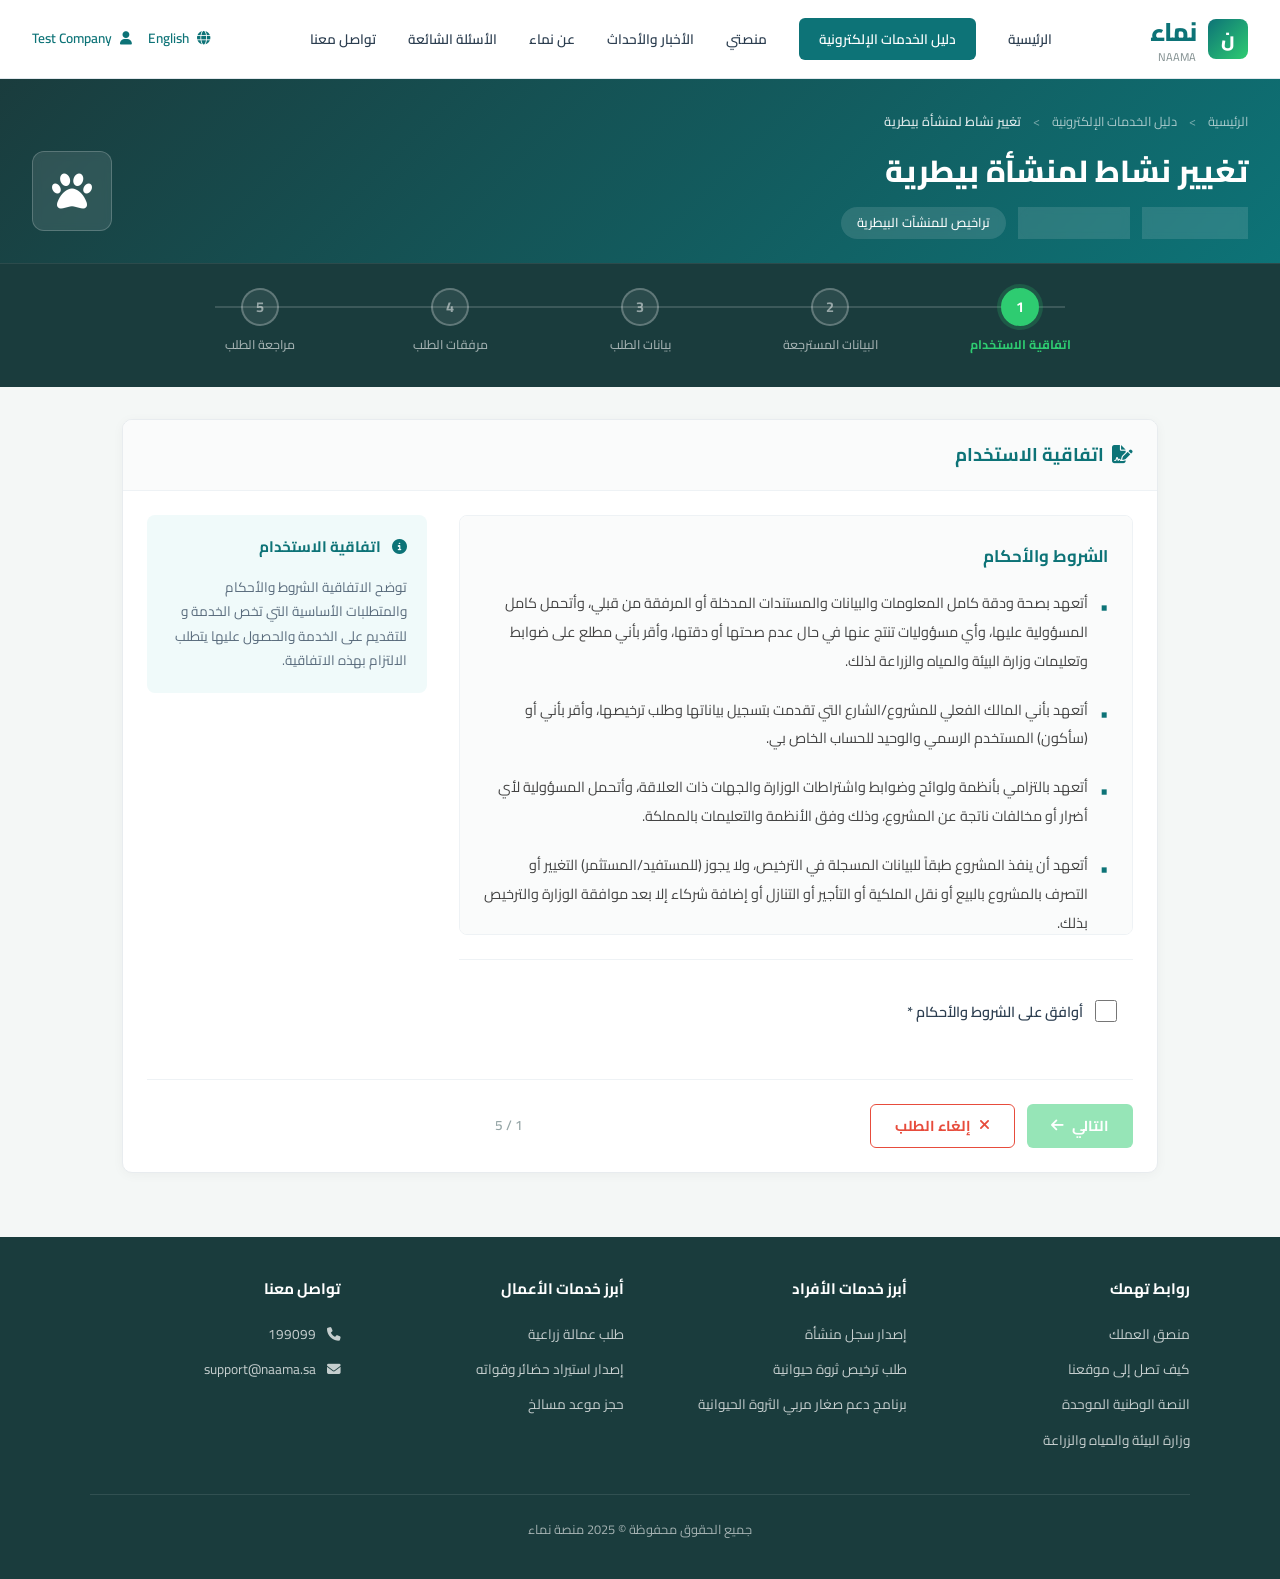
==== page2.html @ f4cf6053 "Add files via upload" ====
<!DOCTYPE html>
<html lang="ar" dir="rtl">
<head>
  <meta charset="UTF-8">
  <meta name="viewport" content="width=device-width, initial-scale=1.0">
  <title>اتفاقية الاستخدام - تغيير نشاط لمنشأة بيطرية</title>
  <link rel="stylesheet" href="styles.css">
  <link rel="stylesheet" href="https://cdnjs.cloudflare.com/ajax/libs/font-awesome/6.4.0/css/all.min.css">
</head>
<body>

<!-- Header -->
<header class="main-header">
  <div class="logo">
    <div class="logo-icon">ن</div>
    <div>
      <div class="logo-text">نماء</div>
      <div class="logo-sub">NAAMA</div>
    </div>
  </div>
  <nav>
    <ul class="nav-links">
      <li><a href="index.html">الرئيسية</a></li>
      <li><a href="#" class="highlight">دليل الخدمات الإلكترونية</a></li>
      <li><a href="#">منصتي</a></li>
      <li><a href="#">الأخبار والأحداث</a></li>
      <li><a href="#">عن نماء</a></li>
      <li><a href="#">الأسئلة الشائعة</a></li>
      <li><a href="#">تواصل معنا</a></li>
    </ul>
  </nav>
  <div class="user-actions">
    <div class="lang-switch">
      <i class="fas fa-globe"></i>
      <span>English</span>
    </div>
    <div class="lang-switch">
      <i class="fas fa-user"></i>
      <span>Test Company</span>
    </div>
  </div>
</header>

<!-- Hero -->
<div class="hero">
  <div class="breadcrumb">
    <a href="index.html">الرئيسية</a>
    <span class="sep">&gt;</span>
    <a href="#">دليل الخدمات الإلكترونية</a>
    <span class="sep">&gt;</span>
    <span class="current">تغيير نشاط لمنشأة بيطرية</span>
  </div>
  <div class="hero-content">
    <div class="hero-main">
      <h1 class="hero-title">تغيير نشاط لمنشأة بيطرية</h1>
      <div class="hero-tags">
        <span class="tag">خدمات الرخص</span>
        <span class="tag">الثروة الحيوانية</span>
        <span class="tag">تراخيص للمنشآت البيطرية</span>
      </div>
    </div>
    <div class="hero-icon">
      <i class="fas fa-paw"></i>
    </div>
  </div>
</div>

<!-- Wizard - RTL Order: Step 1 (right) -> Step 5 (left) -->
<div class="wizard-container">
  <div class="wizard">
    <div class="wizard-step active">
      <div class="step-number">1</div>
      <div class="step-label">اتفاقية الاستخدام</div>
    </div>
    <div class="wizard-step">
      <div class="step-number">2</div>
      <div class="step-label">البيانات المسترجعة</div>
    </div>
    <div class="wizard-step">
      <div class="step-number">3</div>
      <div class="step-label">بيانات الطلب</div>
    </div>
    <div class="wizard-step">
      <div class="step-number">4</div>
      <div class="step-label">مرفقات الطلب</div>
    </div>
    <div class="wizard-step">
      <div class="step-number">5</div>
      <div class="step-label">مراجعة الطلب</div>
    </div>
  </div>
</div>

<!-- Main Content -->
<div class="container">
  <div class="card">
    <div class="card-header">
      <div class="card-title">
        <i class="fas fa-file-signature"></i>
        اتفاقية الاستخدام
      </div>
    </div>
    <div class="card-body">
      <div style="display: grid; grid-template-columns: 1fr 280px; gap: 2rem;">
        <div>
          <div class="terms-content">
            <h3 style="color: #0d7377; margin-bottom: 1rem; font-weight: 700;">الشروط والأحكام</h3>

            <div class="terms-item">
              <span class="terms-bullet">•</span>
              <p class="terms-text">أتعهد بصحة ودقة كامل المعلومات والبيانات والمستندات المدخلة أو المرفقة من قبلي، وأتحمل كامل المسؤولية عليها، وأي مسؤوليات تنتج عنها في حال عدم صحتها أو دقتها، وأقر بأني مطلع على ضوابط وتعليمات وزارة البيئة والمياه والزراعة لذلك.</p>
            </div>

            <div class="terms-item">
              <span class="terms-bullet">•</span>
              <p class="terms-text">أتعهد بأني المالك الفعلي للمشروع/الشارع التي تقدمت بتسجيل بياناتها وطلب ترخيصها، وأقر بأني أو (سأكون) المستخدم الرسمي والوحيد للحساب الخاص بي.</p>
            </div>

            <div class="terms-item">
              <span class="terms-bullet">•</span>
              <p class="terms-text">أتعهد بالتزامي بأنظمة ولوائح وضوابط واشتراطات الوزارة والجهات ذات العلاقة، وأتحمل المسؤولية لأي أضرار أو مخالفات ناتجة عن المشروع، وذلك وفق الأنظمة والتعليمات بالمملكة.</p>
            </div>

            <div class="terms-item">
              <span class="terms-bullet">•</span>
              <p class="terms-text">أتعهد أن ينفذ المشروع طبقاً للبيانات المسجلة في الترخيص، ولا يجوز (للمستفيد/المستثمر) التغيير أو التصرف بالمشروع بالبيع أو نقل الملكية أو التأجير أو التنازل أو إضافة شركاء إلا بعد موافقة الوزارة والترخيص بذلك.</p>
            </div>

            <div class="terms-item">
              <span class="terms-bullet">•</span>
              <p class="terms-text">لا يعني الترخيص الصادر للمشروع (المستفيد/المستثمر) من الحصول على التصاريح والتراخيص الأخرى اللازمة للمشروع من قبل الجهات الرسمية الأخرى بموجب الأنظمة والتعليمات.</p>
            </div>

            <div class="terms-item">
              <span class="terms-bullet">•</span>
              <p class="terms-text">أوافق على تمكين مندوبي الوزارة بزيارة المشروع وتفقد سير العمل فيه مع التعاون التام وتقديم التسهيل لإمامهم.</p>
            </div>

            <div class="terms-item">
              <span class="terms-bullet">•</span>
              <p class="terms-text">أوافق على حق الوزارة في استخدام المعلومات والبيانات الواردة في حسابي وفي طلبي والتراخيص الصادرة أو في غيرها، ويحق لها استدعاء أو الحصول على بيانات شخصية من أي جهات حكومية وفق الأنظمة والتعليمات بالمملكة.</p>
            </div>

            <div class="terms-item">
              <span class="terms-bullet">•</span>
              <p class="terms-text">تتعهد الجهة الصادرة أن تكون للمنتجات المراد تصديرها مطابقة لواصفات الجودة والاشتراطات للدول التي يتم التصدير إليها، وتتحمل أي إجراءات تترتب على عدم مطابقة للمنتجات لتلك الواصفات والاشتراطات.</p>
            </div>

            <div class="terms-item">
              <span class="terms-bullet">•</span>
              <p class="terms-text">تتعهد الجهة الراغبة في التصدير بتقديم بيان ربع سنوي يحدد المنتجات التي تم تصديرها، وكميتها، ومصدر تلك المنتجات، وللفائدة الذي تم التصدير من خلاله.</p>
            </div>
          </div>

          <div style="margin-top: 1.5rem; padding-top: 1.5rem; border-top: 1px solid #eef2f5;">
            <label class="checkbox-container">
              <input type="checkbox" id="agreeTerms" onchange="toggleNext()">
              <span class="checkbox-label">أوافق على الشروط والأحكام *</span>
            </label>
          </div>
        </div>

        <div style="background: #f0fafa; border-radius: 8px; padding: 1.25rem; height: fit-content;">
          <h4 style="color: #0d7377; font-weight: 700; margin-bottom: 1rem; font-size: 0.95rem;">
            <i class="fas fa-info-circle" style="margin-left: 0.5rem;"></i>
            اتفاقية الاستخدام
          </h4>
          <p style="color: #5a6c7d; font-size: 0.85rem; line-height: 1.8;">
            توضح الاتفاقية الشروط والأحكام والمتطلبات الأساسية التي تخص الخدمة و للتقديم على الخدمة والحصول عليها يتطلب الالتزام بهذه الاتفاقية.
          </p>
        </div>
      </div>

      <!-- Actions Bar - RTL: Next (right) | Counter | Previous (left) -->
      <div class="actions-bar">
        <div class="actions-left" style="display: flex; gap: 0.75rem;">
          <a href="page3.html" class="btn btn-success" id="nextBtn" disabled onclick="return checkAgreement()">
            التالي
            <i class="fas fa-arrow-left"></i>
          </a>
          <a href="index.html" class="btn btn-danger">
            <i class="fas fa-times"></i>
            إلغاء الطلب
          </a>
        </div>
        <div style="color: #95a5a6; font-size: 0.85rem; font-weight: 600;">
          1 / 5
        </div>
        <div class="actions-right" style="display: flex; gap: 0.75rem;">
          <span></span>
        </div>
      </div>
    </div>
  </div>
</div>

<!-- Footer -->
<footer class="main-footer">
  <div class="footer-content">
    <div>
      <div class="footer-title">روابط تهمك</div>
      <ul class="footer-links">
        <li><a href="#">منصق العملك</a></li>
        <li><a href="#">كيف تصل إلى موقعنا</a></li>
        <li><a href="#">النصة الوطنية الموحدة</a></li>
        <li><a href="#">وزارة البيئة والمياه والزراعة</a></li>
      </ul>
    </div>
    <div>
      <div class="footer-title">أبرز خدمات الأفراد</div>
      <ul class="footer-links">
        <li><a href="#">إصدار سجل منشأة</a></li>
        <li><a href="#">طلب ترخيص ثروة حيوانية</a></li>
        <li><a href="#">برنامج دعم صغار مربي الثروة الحيوانية</a></li>
      </ul>
    </div>
    <div>
      <div class="footer-title">أبرز خدمات الأعمال</div>
      <ul class="footer-links">
        <li><a href="#">طلب عمالة زراعية</a></li>
        <li><a href="#">إصدار استيراد حضائر وقواته</a></li>
        <li><a href="#">حجز موعد مسالخ</a></li>
      </ul>
    </div>
    <div>
      <div class="footer-title">تواصل معنا</div>
      <ul class="footer-links">
        <li><a href="#"><i class="fas fa-phone" style="margin-left: 0.5rem;"></i> 199099</a></li>
        <li><a href="#"><i class="fas fa-envelope" style="margin-left: 0.5rem;"></i> support@naama.sa</a></li>
      </ul>
    </div>
  </div>
  <div class="footer-bottom">
    جميع الحقوق محفوظة © 2025 منصة نماء
  </div>
</footer>

<script>
function toggleNext() {
  const checkbox = document.getElementById('agreeTerms');
  const nextBtn = document.getElementById('nextBtn');
  nextBtn.disabled = !checkbox.checked;
  if (checkbox.checked) {
    nextBtn.style.opacity = '1';
    nextBtn.style.pointerEvents = 'auto';
  } else {
    nextBtn.style.opacity = '0.5';
    nextBtn.style.pointerEvents = 'none';
  }
}

function checkAgreement() {
  const checkbox = document.getElementById('agreeTerms');
  if (!checkbox.checked) {
    alert('يجب الموافقة على الشروط والأحكام للمتابعة');
    return false;
  }
  return true;
}

// Initialize button state
toggleNext();
</script>

</body>
</html>
---- styles.css ----
@import url('https://fonts.googleapis.com/css2?family=Cairo:wght@400;500;600;700;800&display=swap');

* {
  margin: 0;
  padding: 0;
  box-sizing: border-box;
}

body {
  font-family: 'Cairo', sans-serif;
  background-color: #f4f7f6;
  color: #2c3e50;
  direction: rtl;
  line-height: 1.6;
}

/* Header */
.main-header {
  background: #fff;
  border-bottom: 1px solid #e1e8ed;
  padding: 0.75rem 2rem;
  display: flex;
  justify-content: space-between;
  align-items: center;
  position: sticky;
  top: 0;
  z-index: 100;
}

.logo {
  display: flex;
  align-items: center;
  gap: 0.75rem;
}

.logo-icon {
  width: 40px;
  height: 40px;
  background: linear-gradient(135deg, #0d7377, #2ecc71);
  border-radius: 8px;
  display: flex;
  align-items: center;
  justify-content: center;
  color: white;
  font-weight: 800;
  font-size: 1.2rem;
}

.logo-text {
  color: #0d7377;
  font-weight: 800;
  font-size: 1.6rem;
  letter-spacing: -1px;
}

.logo-sub {
  color: #7f8c8d;
  font-size: 0.7rem;
  margin-top: -5px;
}

.nav-links {
  display: flex;
  gap: 2rem;
  list-style: none;
  align-items: center;
}

.nav-links a {
  color: #2c3e50;
  text-decoration: none;
  font-weight: 600;
  font-size: 0.85rem;
  transition: color 0.3s;
}

.nav-links a:hover {
  color: #0d7377;
}

.nav-links .highlight {
  background: #0d7377;
  color: white;
  padding: 0.5rem 1.25rem;
  border-radius: 6px;
}

.nav-links .highlight:hover {
  background: #0a5c5f;
  color: white;
}

.user-actions {
  display: flex;
  gap: 1rem;
  align-items: center;
}

.lang-switch {
  display: flex;
  align-items: center;
  gap: 0.5rem;
  color: #0d7377;
  font-weight: 600;
  font-size: 0.85rem;
  cursor: pointer;
}

/* Buttons */
.btn {
  padding: 0.6rem 1.5rem;
  border-radius: 6px;
  border: none;
  cursor: pointer;
  font-family: 'Cairo', sans-serif;
  font-weight: 700;
  font-size: 0.9rem;
  transition: all 0.3s;
  display: inline-flex;
  align-items: center;
  gap: 0.5rem;
  text-decoration: none;
}

.btn-primary {
  background: #0d7377;
  color: white;
}

.btn-primary:hover {
  background: #0a5c5f;
  transform: translateY(-1px);
  box-shadow: 0 4px 12px rgba(13, 115, 119, 0.3);
}

.btn-success {
  background: #2ecc71;
  color: white;
}

.btn-success:hover {
  background: #27ae60;
}

.btn-danger {
  background: #fff;
  color: #e74c3c;
  border: 1px solid #e74c3c;
}

.btn-danger:hover {
  background: #fdf2f2;
}

.btn-secondary {
  background: #95a5a6;
  color: white;
}

.btn-secondary:hover {
  background: #7f8c8d;
}

.btn-outline {
  background: transparent;
  color: #0d7377;
  border: 1px solid #0d7377;
}

.btn-outline:hover {
  background: #f0fafa;
}

.btn:disabled {
  opacity: 0.5;
  cursor: not-allowed;
  transform: none !important;
}

.btn-lg {
  padding: 0.85rem 2.5rem;
  font-size: 1rem;
}

/* Hero Section */
.hero {
  background: linear-gradient(135deg, #1a3c3d 0%, #0d7377 100%);
  color: white;
  padding: 2rem 2rem 1.5rem;
  position: relative;
}

.breadcrumb {
  display: flex;
  gap: 0.75rem;
  align-items: center;
  font-size: 0.8rem;
  margin-bottom: 1.25rem;
  opacity: 0.85;
  flex-wrap: wrap;
}

.breadcrumb a {
  color: rgba(255,255,255,0.75);
  text-decoration: none;
  transition: color 0.3s;
}

.breadcrumb a:hover {
  color: white;
}

.breadcrumb .sep {
  color: rgba(255,255,255,0.5);
}

.breadcrumb .current {
  color: white;
  font-weight: 600;
}

.hero-content {
  display: flex;
  justify-content: space-between;
  align-items: flex-start;
  gap: 2rem;
}

.hero-main {
  flex: 1;
}

.hero-title {
  font-size: 1.9rem;
  font-weight: 800;
  margin-bottom: 0.75rem;
  line-height: 1.3;
}

.hero-tags {
  display: flex;
  gap: 0.75rem;
  margin-top: 1rem;
  flex-wrap: wrap;
}

.tag {
  background: rgba(255,255,255,0.12);
  padding: 0.35rem 1rem;
  border-radius: 20px;
  font-size: 0.8rem;
  font-weight: 500;
  backdrop-filter: blur(4px);
}

.hero-icon {
  width: 80px;
  height: 80px;
  background: rgba(255,255,255,0.1);
  border-radius: 12px;
  display: flex;
  align-items: center;
  justify-content: center;
  font-size: 2.5rem;
  backdrop-filter: blur(4px);
  border: 1px solid rgba(255,255,255,0.2);
}

/* Wizard */
.wizard-container {
  background: #1a3c3d;
  padding: 1.5rem 2rem 2rem;
  border-top: 1px solid rgba(255,255,255,0.08);
}

.wizard {
  display: flex;
  justify-content: space-between;
  position: relative;
  max-width: 950px;
  margin: 0 auto;
}

.wizard::before {
  content: '';
  position: absolute;
  top: 18px;
  left: 50px;
  right: 50px;
  height: 2px;
  background: rgba(255,255,255,0.15);
  z-index: 0;
}

.wizard-step {
  display: flex;
  flex-direction: column;
  align-items: center;
  gap: 0.6rem;
  position: relative;
  z-index: 1;
  flex: 1;
}

.wizard-step .step-number {
  width: 38px;
  height: 38px;
  border-radius: 50%;
  background: rgba(255,255,255,0.08);
  color: rgba(255,255,255,0.5);
  display: flex;
  align-items: center;
  justify-content: center;
  font-weight: 700;
  font-size: 0.9rem;
  border: 2px solid rgba(255,255,255,0.25);
  transition: all 0.3s;
}

.wizard-step.active .step-number {
  background: #2ecc71;
  border-color: #2ecc71;
  color: white;
  box-shadow: 0 0 0 4px rgba(46, 204, 113, 0.2);
}

.wizard-step.completed .step-number {
  background: #2ecc71;
  border-color: #2ecc71;
  color: white;
}

.wizard-step .step-label {
  color: rgba(255,255,255,0.6);
  font-size: 0.78rem;
  font-weight: 500;
  white-space: nowrap;
  transition: all 0.3s;
}

.wizard-step.active .step-label {
  color: #2ecc71;
  font-weight: 700;
}

.wizard-step.completed .step-label {
  color: rgba(255,255,255,0.9);
}

/* Main Content */
.container {
  max-width: 1100px;
  margin: 2rem auto;
  padding: 0 2rem;
}

.card {
  background: white;
  border-radius: 10px;
  box-shadow: 0 2px 12px rgba(0,0,0,0.04);
  border: 1px solid #e8ecef;
  overflow: hidden;
}

.card-header {
  padding: 1.25rem 1.5rem;
  border-bottom: 1px solid #eef2f5;
  display: flex;
  justify-content: space-between;
  align-items: center;
  background: #fafbfb;
}

.card-title {
  font-size: 1.15rem;
  font-weight: 700;
  color: #0d7377;
  display: flex;
  align-items: center;
  gap: 0.5rem;
}

.card-body {
  padding: 1.5rem;
}

.section-title {
  font-size: 1.05rem;
  font-weight: 700;
  color: #2c3e50;
  margin-bottom: 1.25rem;
  padding-bottom: 0.75rem;
  border-bottom: 2px solid #eef2f5;
}

/* Form Elements */
.form-group {
  margin-bottom: 1.25rem;
}

.form-label {
  display: block;
  margin-bottom: 0.4rem;
  font-weight: 700;
  color: #34495e;
  font-size: 0.85rem;
}

.form-label .required {
  color: #e74c3c;
  margin-right: 0.25rem;
}

.form-control {
  width: 100%;
  padding: 0.7rem 1rem;
  border: 1px solid #d5dde5;
  border-radius: 8px;
  font-family: 'Cairo', sans-serif;
  font-size: 0.9rem;
  transition: all 0.3s;
  background: white;
  color: #2c3e50;
}

.form-control:focus {
  outline: none;
  border-color: #0d7377;
  box-shadow: 0 0 0 3px rgba(13, 115, 119, 0.08);
}

.form-control:read-only,
.form-control[readonly] {
  background: #f8f9fa;
  color: #5a6c7d;
  cursor: default;
}

select.form-control {
  cursor: pointer;
  appearance: none;
  background-image: url("data:image/svg+xml,%3Csvg xmlns='http://www.w3.org/2000/svg' width='12' height='12' viewBox='0 0 12 12'%3E%3Cpath fill='%230d7377' d='M6 8L1 3h10z'/%3E%3C/svg%3E");
  background-repeat: no-repeat;
  background-position: left 1rem center;
  padding-left: 2.5rem;
}

/* Grid */
.form-row {
  display: grid;
  grid-template-columns: repeat(auto-fit, minmax(240px, 1fr));
  gap: 1.25rem;
}

.form-row-3 {
  grid-template-columns: repeat(3, 1fr);
}

.form-row-2 {
  grid-template-columns: repeat(2, 1fr);
}

/* Checkbox */
.checkbox-container {
  display: flex;
  align-items: center;
  gap: 0.75rem;
  cursor: pointer;
  padding: 1rem;
  border-radius: 8px;
  transition: background 0.3s;
}

.checkbox-container:hover {
  background: #f8fafa;
}

.checkbox-container input[type="checkbox"] {
  width: 22px;
  height: 22px;
  accent-color: #0d7377;
  cursor: pointer;
  flex-shrink: 0;
}

.checkbox-label {
  font-weight: 600;
  color: #2c3e50;
  font-size: 0.9rem;
}

/* File Upload */
.file-upload {
  border: 2px dashed #c8d5e0;
  border-radius: 10px;
  padding: 2.5rem 2rem;
  text-align: center;
  transition: all 0.3s;
  cursor: pointer;
  background: #fafbfb;
}

.file-upload:hover {
  border-color: #0d7377;
  background: #f0fafa;
}

.file-upload-icon {
  font-size: 2.5rem;
  color: #0d7377;
  margin-bottom: 1rem;
}

.file-upload-text {
  color: #5a6c7d;
  font-weight: 600;
  margin-bottom: 0.5rem;
}

.file-upload-hint {
  color: #95a5a6;
  font-size: 0.8rem;
}

.file-item {
  display: flex;
  align-items: center;
  justify-content: space-between;
  padding: 1rem;
  background: #f0fafa;
  border-radius: 8px;
  border: 1px solid #d5e8e9;
  margin-top: 1rem;
}

.file-name {
  font-weight: 600;
  color: #0d7377;
  display: flex;
  align-items: center;
  gap: 0.5rem;
}

/* Actions Bar */
.actions-bar {
  display: flex;
  justify-content: space-between;
  align-items: center;
  margin-top: 2.5rem;
  padding-top: 1.5rem;
  border-top: 1px solid #eef2f5;
}

.actions-right, .actions-left {
  display: flex;
  gap: 0.75rem;
}

/* Review Section */
.review-section {
  margin-bottom: 2rem;
}

.review-section-title {
  font-size: 1.05rem;
  font-weight: 700;
  color: #0d7377;
  margin-bottom: 1rem;
  padding: 0.75rem 1rem;
  background: #f0fafa;
  border-radius: 8px;
  display: flex;
  justify-content: space-between;
  align-items: center;
}

.review-grid {
  display: grid;
  grid-template-columns: repeat(3, 1fr);
  gap: 1rem;
}

.review-item {
  background: #fafbfb;
  padding: 1rem;
  border-radius: 8px;
  border: 1px solid #eef2f5;
}

.review-label {
  font-size: 0.78rem;
  color: #7f8c8d;
  margin-bottom: 0.3rem;
  font-weight: 500;
}

.review-value {
  font-weight: 700;
  color: #2c3e50;
  font-size: 0.9rem;
}

.edit-link {
  color: #0d7377;
  font-size: 0.8rem;
  font-weight: 600;
  text-decoration: none;
  display: inline-flex;
  align-items: center;
  gap: 0.3rem;
}

.edit-link:hover {
  text-decoration: underline;
}

/* Terms */
.terms-content {
  max-height: 420px;
  overflow-y: auto;
  padding: 1.5rem;
  background: #fafbfb;
  border-radius: 8px;
  line-height: 2;
  font-size: 0.9rem;
  border: 1px solid #eef2f5;
}

.terms-content::-webkit-scrollbar {
  width: 6px;
}

.terms-content::-webkit-scrollbar-track {
  background: #f1f1f1;
  border-radius: 3px;
}

.terms-content::-webkit-scrollbar-thumb {
  background: #0d7377;
  border-radius: 3px;
}

.terms-item {
  margin-bottom: 1.25rem;
  display: flex;
  gap: 0.75rem;
  align-items: flex-start;
}

.terms-bullet {
  color: #0d7377;
  font-weight: 700;
  font-size: 1.2rem;
  line-height: 1.8;
  flex-shrink: 0;
}

.terms-text {
  color: #444;
}

/* Page 1 - Service Landing */
.service-layout {
  display: grid;
  grid-template-columns: 340px 1fr;
  gap: 2rem;
  margin-top: 2rem;
}

.service-sidebar {
  display: flex;
  flex-direction: column;
  gap: 1rem;
}

.info-card {
  background: white;
  border-radius: 10px;
  border: 1px solid #e8ecef;
  padding: 1.5rem;
  box-shadow: 0 2px 8px rgba(0,0,0,0.03);
}

.info-card-title {
  font-weight: 700;
  color: #2c3e50;
  margin-bottom: 1.5rem;
  font-size: 1rem;
  display: flex;
  align-items: center;
  gap: 0.5rem;
}

.info-item {
  display: flex;
  align-items: flex-start;
  gap: 1rem;
  margin-bottom: 1.25rem;
}

.info-item:last-child {
  margin-bottom: 0;
}

.info-icon {
  width: 42px;
  height: 42px;
  background: #f0fafa;
  border-radius: 50%;
  display: flex;
  align-items: center;
  justify-content: center;
  color: #0d7377;
  flex-shrink: 0;
  font-size: 1.1rem;
}

.info-content h4 {
  font-size: 0.85rem;
  color: #2c3e50;
  margin-bottom: 0.15rem;
  font-weight: 700;
}

.info-content p {
  font-size: 0.82rem;
  color: #7f8c8d;
  font-weight: 500;
}

.service-main {
  background: white;
  border-radius: 10px;
  border: 1px solid #e8ecef;
  padding: 2rem;
  box-shadow: 0 2px 8px rgba(0,0,0,0.03);
}

.service-header {
  margin-bottom: 2rem;
}

.service-title {
  font-size: 1.7rem;
  font-weight: 800;
  color: #2c3e50;
  margin-bottom: 1rem;
  line-height: 1.4;
}

.service-tags {
  display: flex;
  gap: 0.75rem;
  margin-bottom: 1.5rem;
  flex-wrap: wrap;
}

.service-tag {
  background: #f0fafa;
  color: #0d7377;
  padding: 0.4rem 1rem;
  border-radius: 20px;
  font-size: 0.82rem;
  font-weight: 600;
  border: 1px solid #d5e8e9;
}

.service-desc {
  color: #5a6c7d;
  line-height: 1.8;
  font-size: 0.95rem;
}

.service-actions {
  display: flex;
  gap: 1rem;
  margin-top: 2rem;
  padding-top: 1.5rem;
  border-top: 1px solid #eef2f5;
}

.tabs {
  display: flex;
  gap: 2.5rem;
  border-bottom: 2px solid #eef2f5;
  margin-bottom: 2rem;
}

.tab {
  padding: 1rem 0.25rem;
  color: #95a5a6;
  font-weight: 700;
  cursor: pointer;
  border-bottom: 3px solid transparent;
  margin-bottom: -2px;
  font-size: 0.95rem;
  transition: all 0.3s;
}

.tab:hover {
  color: #0d7377;
}

.tab.active {
  color: #0d7377;
  border-bottom-color: #0d7377;
}

.tab-content {
  display: none;
}

.tab-content.active {
  display: block;
}

/* Map & Coordinates */
.map-container {
  background: linear-gradient(135deg, #ffd4c4 0%, #ffccb3 100%);
  border-radius: 10px;
  height: 320px;
  display: flex;
  align-items: center;
  justify-content: center;
  position: relative;
  overflow: hidden;
  border: 1px solid #ffcbb8;
}

.map-placeholder {
  text-align: center;
  color: #c0392b;
  font-weight: 700;
}

.map-dots {
  position: absolute;
  width: 100%;
  height: 100%;
}

.coord-badge {
  position: absolute;
  background: white;
  padding: 0.35rem 0.75rem;
  border-radius: 6px;
  font-size: 0.75rem;
  font-weight: 700;
  color: #2980b9;
  box-shadow: 0 2px 8px rgba(0,0,0,0.1);
  border: 1px solid #d5e8e9;
}

.coord-list {
  display: flex;
  flex-direction: column;
  gap: 0.75rem;
}

.coord-item {
  display: grid;
  grid-template-columns: 1fr 1fr auto;
  gap: 0.75rem;
  align-items: center;
  padding: 0.75rem;
  background: #fafbfb;
  border-radius: 8px;
  border: 1px solid #eef2f5;
}

.coord-num {
  width: 28px;
  height: 28px;
  background: #0d7377;
  color: white;
  border-radius: 50%;
  display: flex;
  align-items: center;
  justify-content: center;
  font-weight: 700;
  font-size: 0.8rem;
}

/* Footer */
.main-footer {
  background: #1a3c3d;
  color: white;
  padding: 2.5rem 2rem;
  margin-top: 4rem;
}

.footer-content {
  max-width: 1100px;
  margin: 0 auto;
  display: grid;
  grid-template-columns: repeat(4, 1fr);
  gap: 2rem;
}

.footer-title {
  font-weight: 700;
  margin-bottom: 1.25rem;
  font-size: 0.95rem;
}

.footer-links {
  list-style: none;
}

.footer-links li {
  margin-bottom: 0.6rem;
}

.footer-links a {
  color: rgba(255,255,255,0.75);
  text-decoration: none;
  font-size: 0.85rem;
  transition: color 0.3s;
}

.footer-links a:hover {
  color: white;
}

.footer-bottom {
  max-width: 1100px;
  margin: 2rem auto 0;
  padding-top: 1.5rem;
  border-top: 1px solid rgba(255,255,255,0.1);
  text-align: center;
  color: rgba(255,255,255,0.6);
  font-size: 0.8rem;
}

/* Alerts */
.alert {
  padding: 1rem 1.25rem;
  border-radius: 8px;
  margin-bottom: 1.5rem;
  font-weight: 600;
  font-size: 0.9rem;
  display: flex;
  align-items: center;
  gap: 0.75rem;
}

.alert-info {
  background: #e8f6f6;
  color: #0d7377;
  border: 1px solid #d5e8e9;
}

/* Responsive */
@media (max-width: 768px) {
  .service-layout {
    grid-template-columns: 1fr;
  }

  .form-row,
  .form-row-3,
  .form-row-2 {
    grid-template-columns: 1fr;
  }

  .review-grid {
    grid-template-columns: 1fr;
  }

  .wizard {
    overflow-x: auto;
    gap: 1rem;
  }

  .wizard::before {
    display: none;
  }

  .footer-content {
    grid-template-columns: 1fr 1fr;
  }

  .hero-content {
    flex-direction: column;
  }

  .nav-links {
    display: none;
  }
}

/* Helper */
.text-muted {
  color: #95a5a6;
}

.mb-0 {
  margin-bottom: 0;
}

.mt-2 {
  margin-top: 1.5rem;
}

.hidden {
  display: none !important;
}

/* Section side title */
.side-section {
  margin-bottom: 2rem;
}

.side-section-title {
  font-size: 1.1rem;
  font-weight: 800;
  color: #0d7377;
  margin-bottom: 1.25rem;
  padding-right: 1rem;
  border-right: 4px solid #0d7377;
}

/* Explicit RTL Wizard Support */
.wizard {
  direction: rtl;
}

.wizard-step {
  direction: rtl;
}

/* Actions Bar RTL */
.actions-bar {
  direction: rtl;
}

.actions-bar > * {
  direction: rtl;
}

/* Ensure all cards and forms are RTL */
.card, .form-group, .form-row, .review-grid, .service-layout, .info-item, .footer-content {
  direction: rtl;
}

/* Wizard line should flow RTL */
.wizard::before {
  right: 50px;
  left: 50px;
}

/* Fix checkbox in RTL */
.checkbox-container input[type="checkbox"] {
  margin-left: 0;
  margin-right: 0;
}

/* File upload RTL */
.file-upload {
  direction: rtl;
}

/* Coord items RTL */
.coord-item {
  direction: rtl;
}

/* Tabs RTL */
.tabs {
  direction: rtl;
}

/* Service layout RTL */
.service-layout {
  direction: rtl;
}

/* Ensure text alignment */
body, .container, .card, .hero, .main-header, .main-footer {
  text-align: right;
}

/* Form labels and inputs RTL alignment */
.form-control, select.form-control {
  text-align: right;
}

/* Review items RTL */
.review-item {
  text-align: right;
}

/* Info card items RTL */
.info-item {
  direction: rtl;
}
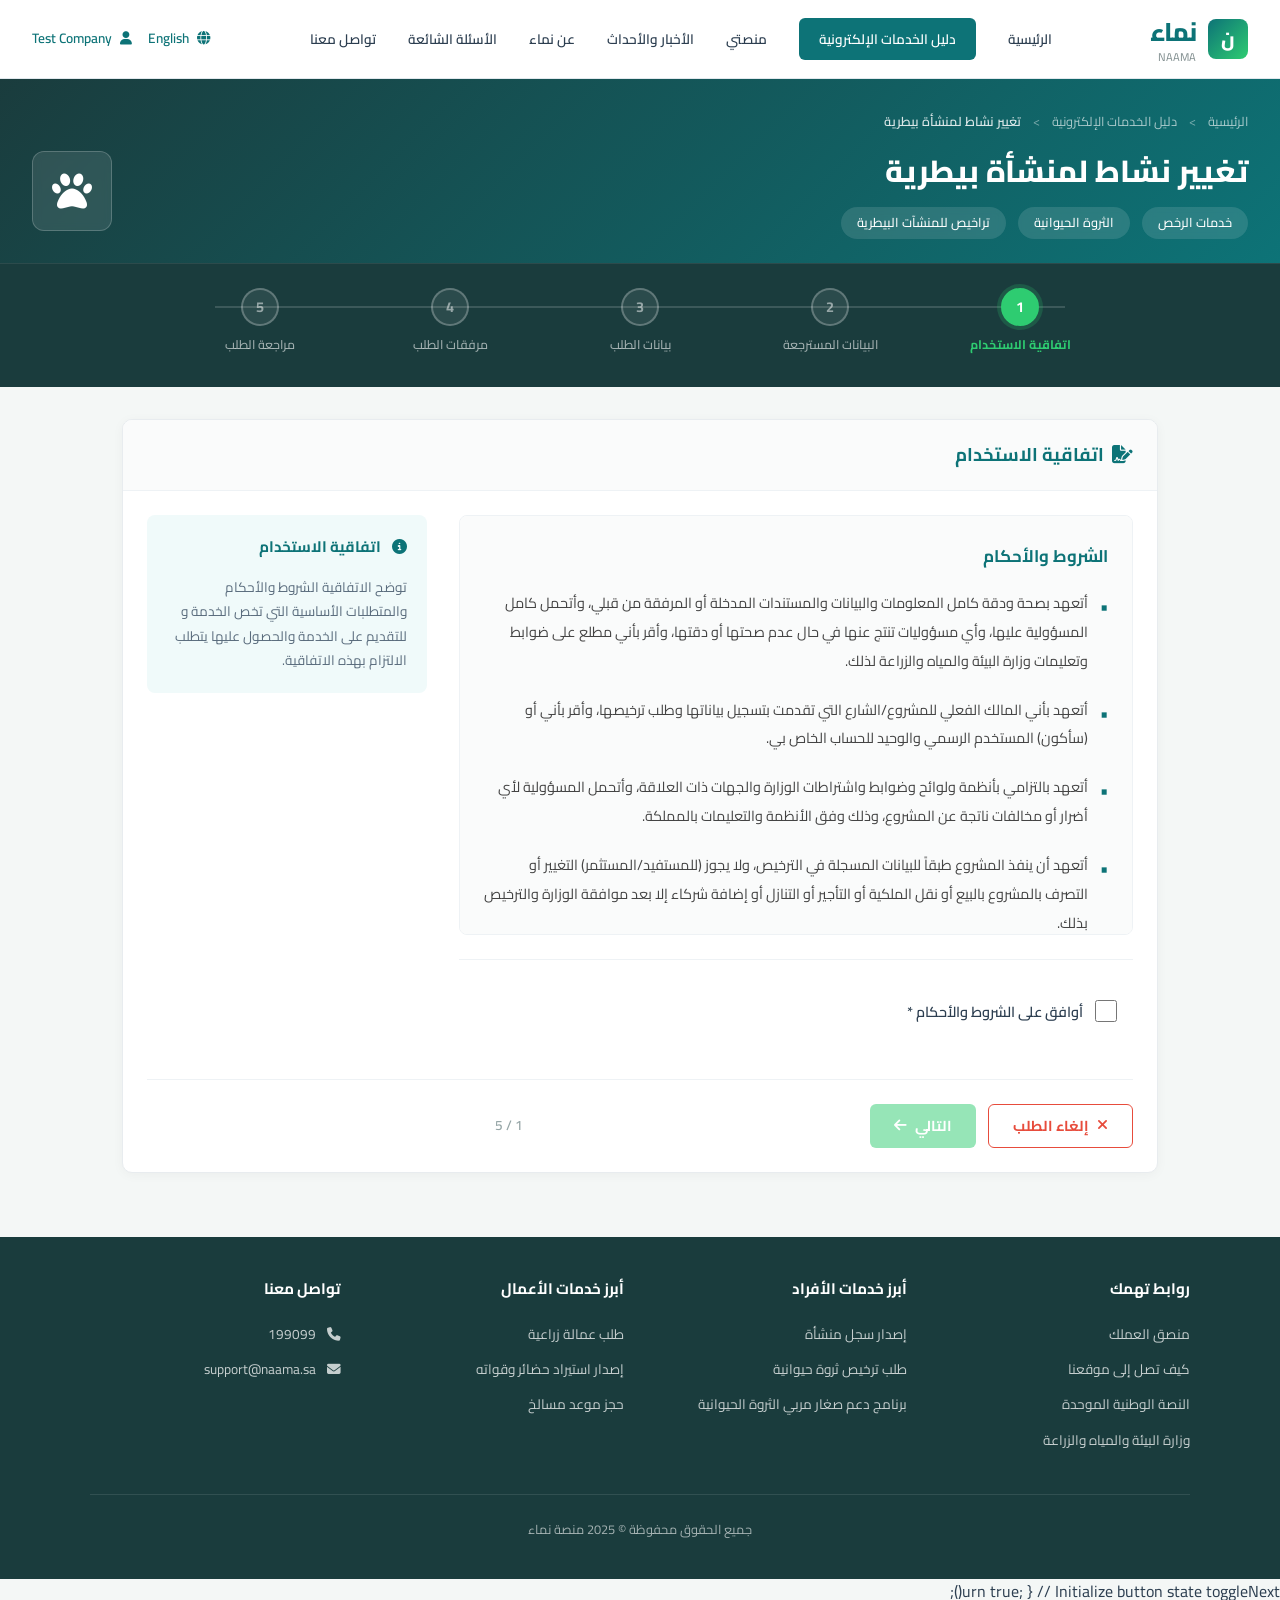
==== commit d80e5b3e: "Add files via upload" ====
--- a/page2.html
+++ b/page2.html
@@ -65,7 +65,7 @@
   </div>
 </div>
 
-<!-- Wizard - RTL Order: Step 1 (right) -> Step 5 (left) -->
+<!-- Wizard -->
 <div class="wizard-container">
   <div class="wizard">
     <div class="wizard-step active">
@@ -171,22 +171,22 @@
         </div>
       </div>
 
-      <!-- Actions Bar - RTL: Next (right) | Counter | Previous (left) -->
+      <!-- Actions Bar: Next on LEFT, Previous/Cancel on RIGHT -->
       <div class="actions-bar">
-        <div class="actions-left" style="display: flex; gap: 0.75rem;">
+        <div class="actions-right" style="display: flex; gap: 0.75rem;">
+          <a href="index.html" class="btn btn-danger">
+            <i class="fas fa-times"></i>
+            إلغاء الطلب
+          </a>
           <a href="page3.html" class="btn btn-success" id="nextBtn" disabled onclick="return checkAgreement()">
             التالي
             <i class="fas fa-arrow-left"></i>
           </a>
-          <a href="index.html" class="btn btn-danger">
-            <i class="fas fa-times"></i>
-            إلغاء الطلب
-          </a>
         </div>
         <div style="color: #95a5a6; font-size: 0.85rem; font-weight: 600;">
           1 / 5
         </div>
-        <div class="actions-right" style="display: flex; gap: 0.75rem;">
+        <div class="actions-left" style="display: flex; gap: 0.75rem;">
           <span></span>
         </div>
       </div>
@@ -258,6 +258,13 @@
   return true;
 }
 
+toggleNext();
+</script>
+
+</body>
+</html>urn true;
+}
+
 // Initialize button state
 toggleNext();
 </script>
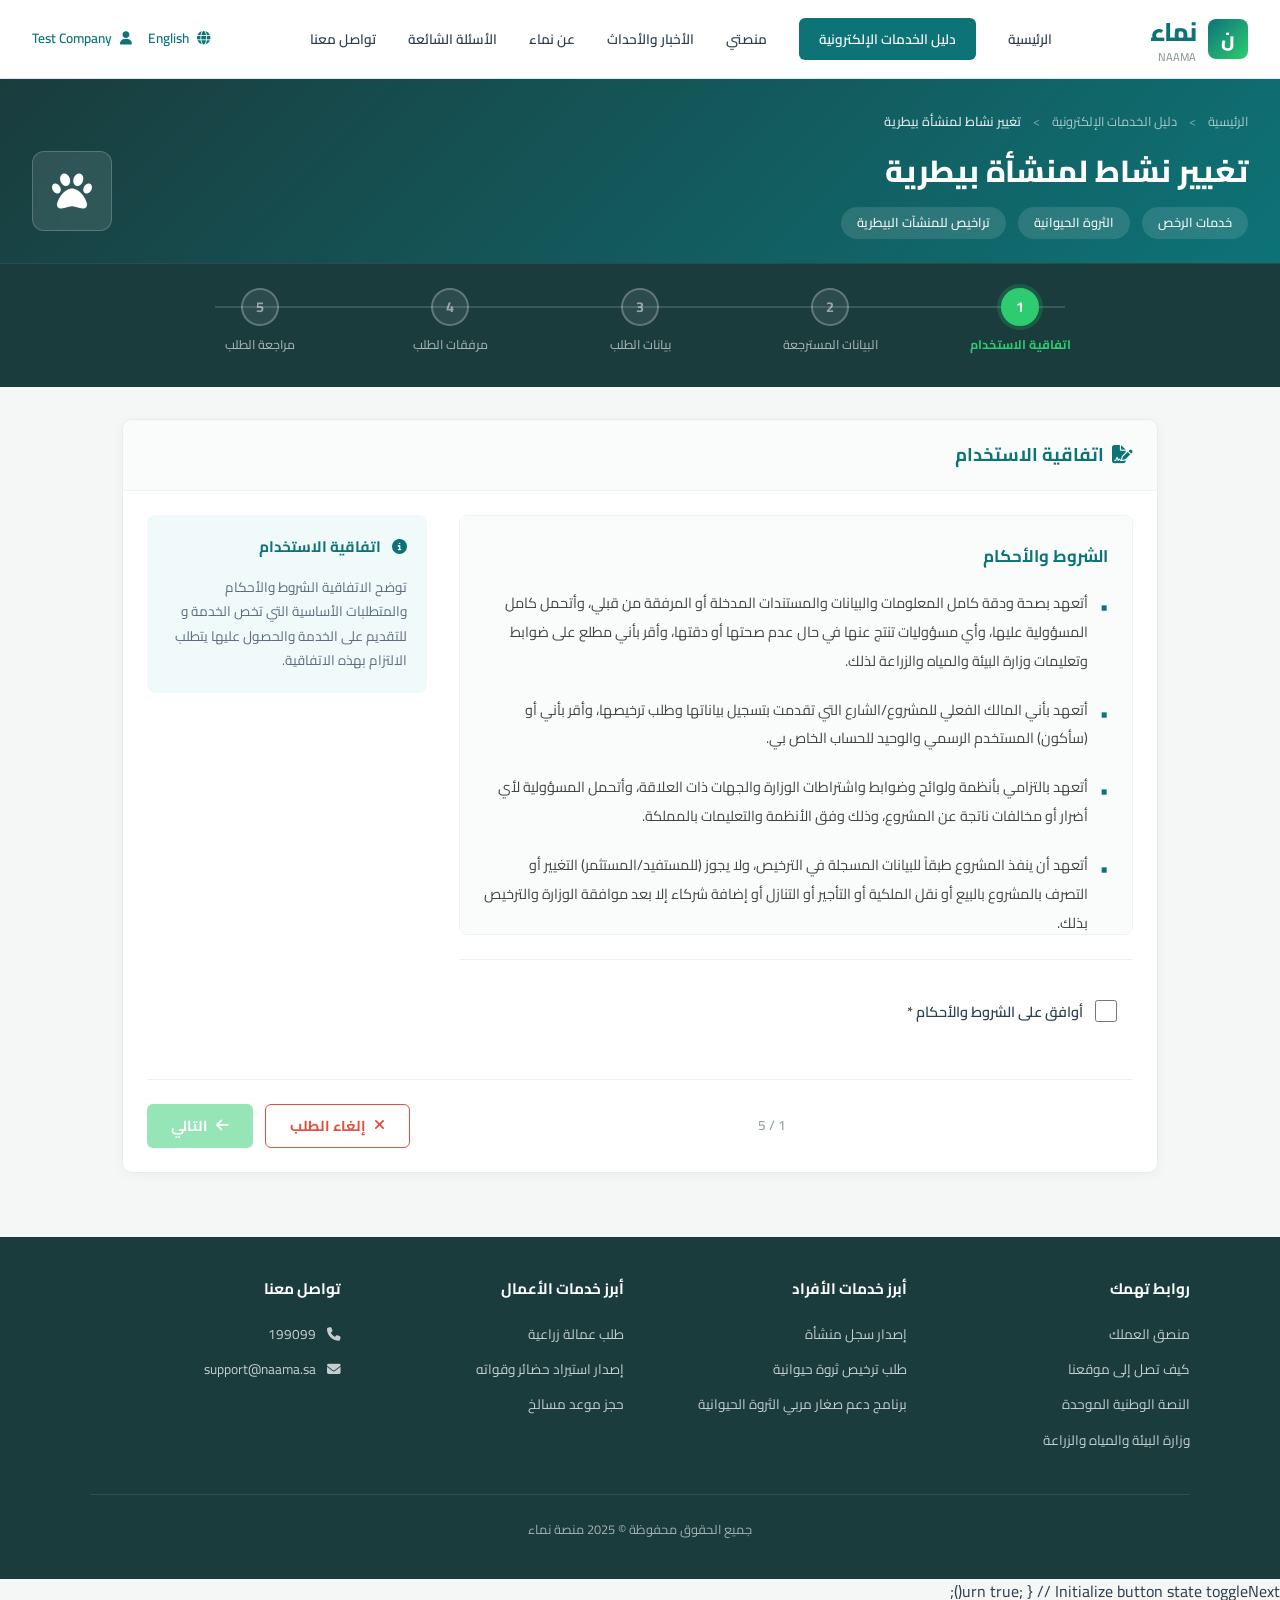
==== commit d793e8c9: "Add files via upload" ====
--- a/page2.html
+++ b/page2.html
@@ -172,22 +172,23 @@
       </div>
 
       <!-- Actions Bar: Next on LEFT, Previous/Cancel on RIGHT -->
+            <!-- Actions Bar -->
       <div class="actions-bar">
         <div class="actions-right" style="display: flex; gap: 0.75rem;">
+          
+        </div>
+        <div style="color: #95a5a6; font-size: 0.85rem; font-weight: 600;">
+          1 / 5
+        </div>
+        <div class="actions-left" style="display: flex; gap: 0.75rem;">
           <a href="index.html" class="btn btn-danger">
             <i class="fas fa-times"></i>
             إلغاء الطلب
           </a>
           <a href="page3.html" class="btn btn-success" id="nextBtn" disabled onclick="return checkAgreement()">
+            <i class="fas fa-arrow-left"></i>
             التالي
-            <i class="fas fa-arrow-left"></i>
           </a>
-        </div>
-        <div style="color: #95a5a6; font-size: 0.85rem; font-weight: 600;">
-          1 / 5
-        </div>
-        <div class="actions-left" style="display: flex; gap: 0.75rem;">
-          <span></span>
         </div>
       </div>
     </div>
